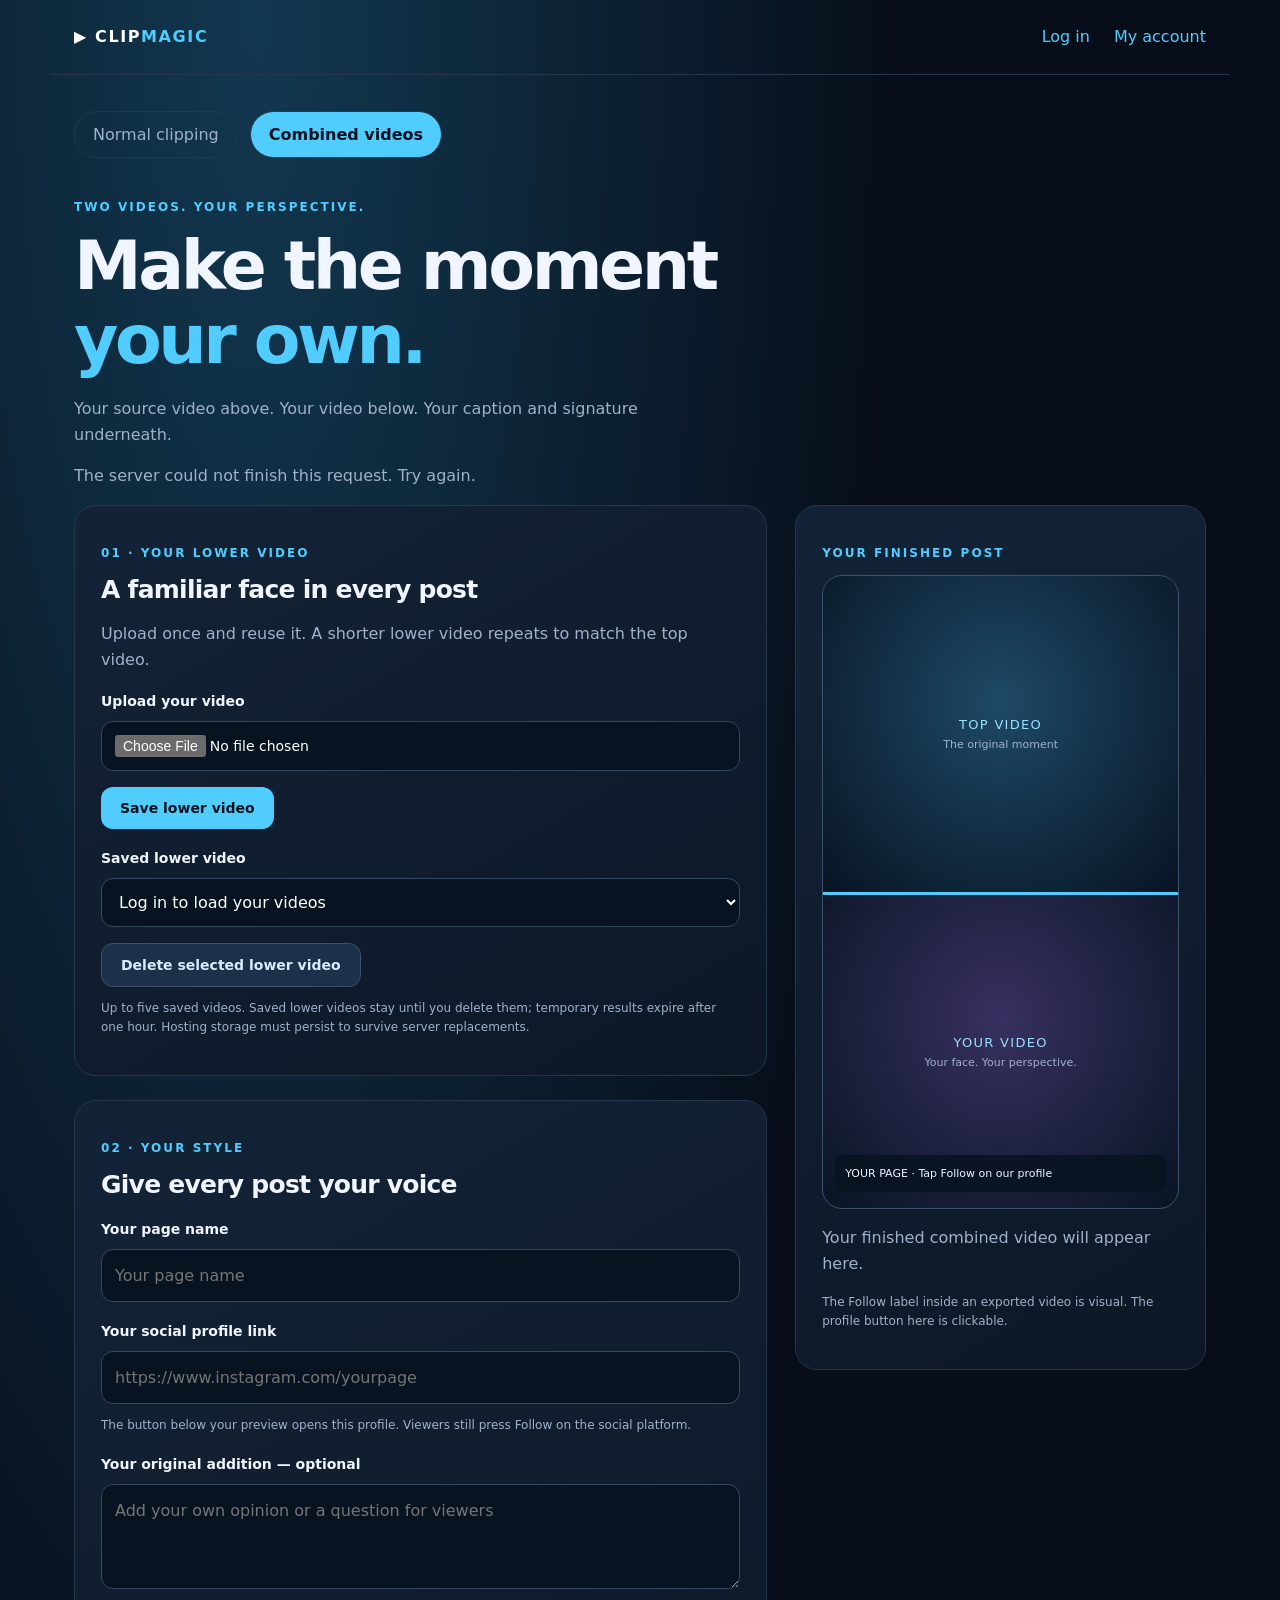
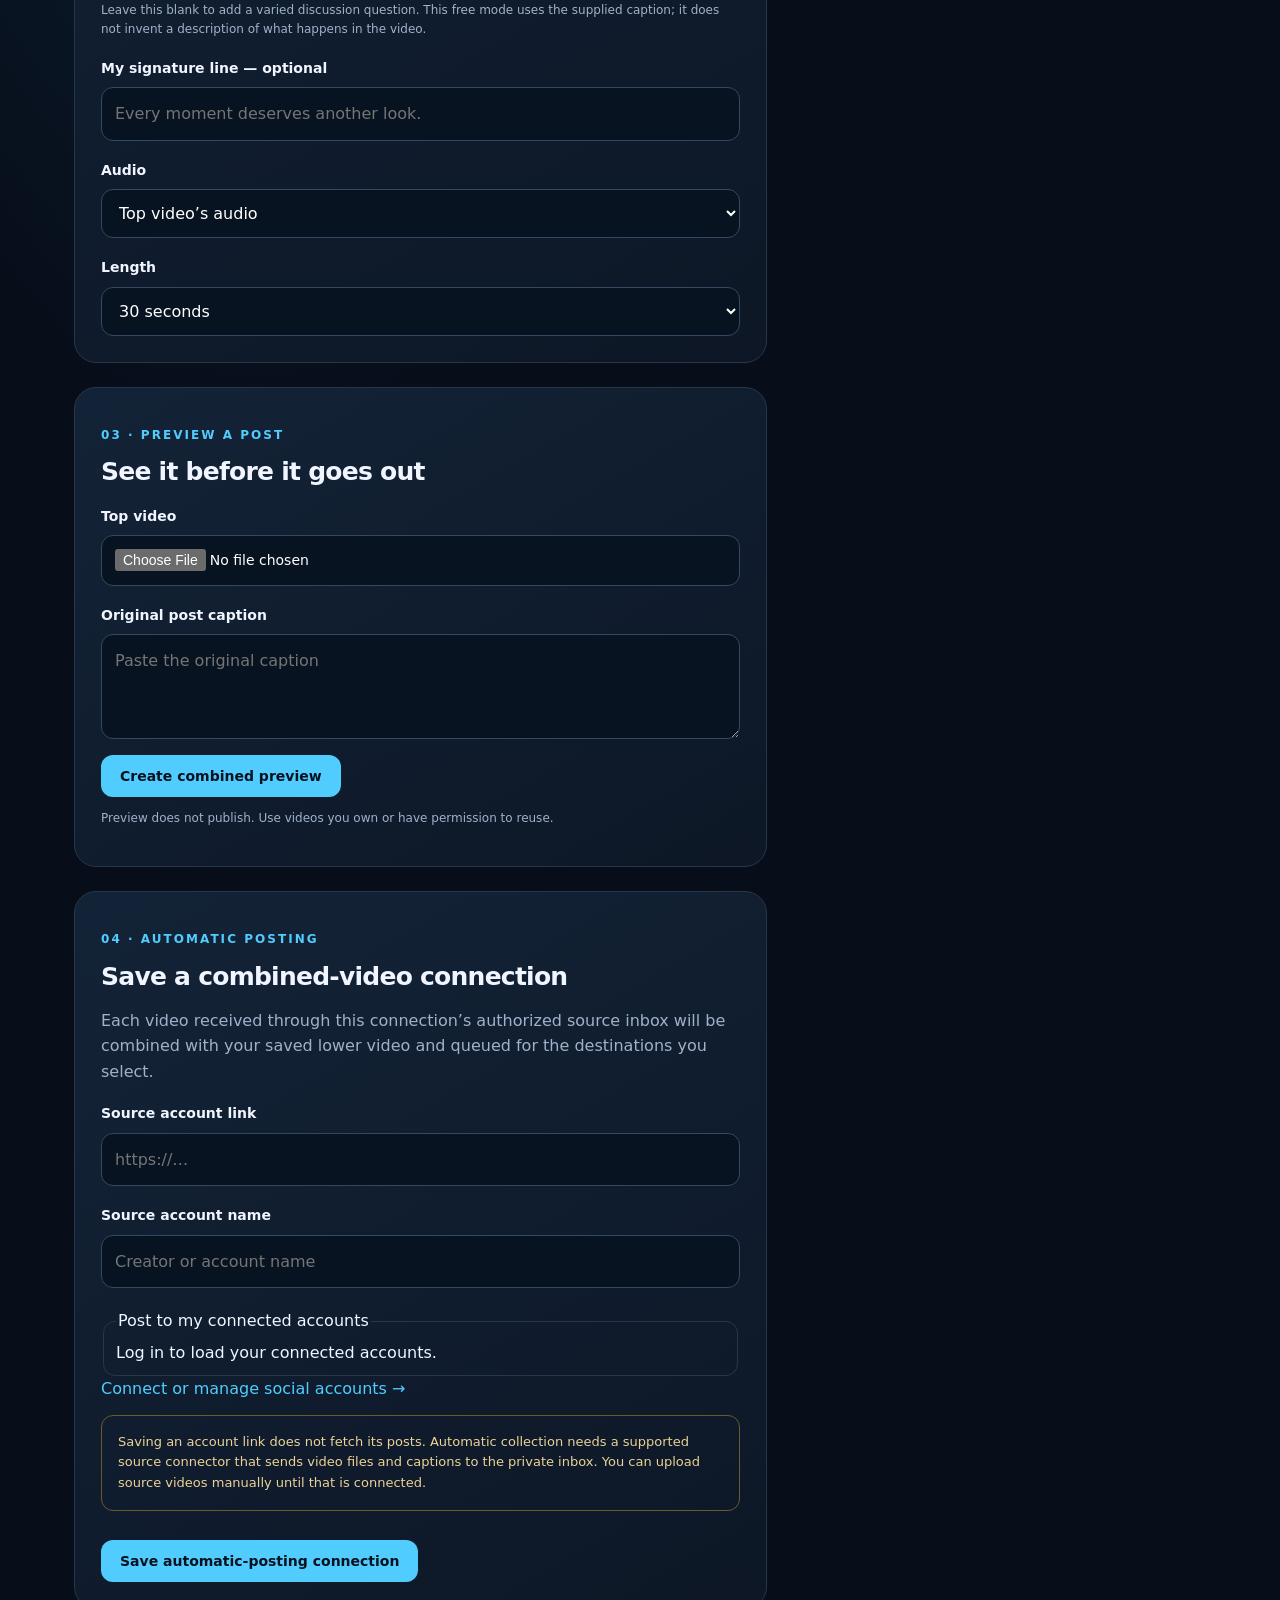
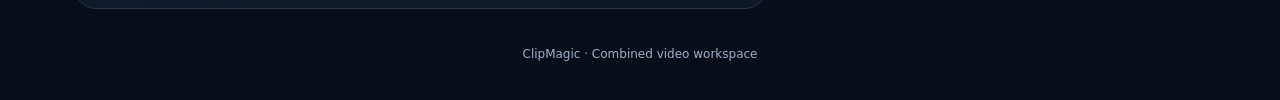
==== combined.html @ c4bdaeeb "Add combined-video workspace and reusable lower-video branding" ====
<!doctype html><html lang="en"><head><meta charset="utf-8"><meta name="viewport" content="width=device-width,initial-scale=1"><title>Combined videos · ClipMagic</title><link rel="stylesheet" href="/combined.css?v=1"></head><body>
<header><a class="brand" href="/">▶ CLIP<span>MAGIC</span></a><a href="/login">Log in</a><a href="/my-account">My account</a></header>
<main><nav aria-label="ClipMagic modes"><a href="/">Normal clipping</a><a class="selected" href="/combined.html" aria-current="page">Combined videos</a></nav>
<div class="intro"><p class="eyebrow">TWO VIDEOS. YOUR PERSPECTIVE.</p><h1>Make the moment<br><span>your own.</span></h1><p>Your source video above. Your video below. Your caption and signature underneath.</p></div>
<p id="accountNotice" role="status">Checking your workspace…</p><div class="layout"><div>
<section><p class="eyebrow">01 · YOUR LOWER VIDEO</p><h2>A familiar face in every post</h2><p>Upload once and reuse it. A shorter lower video repeats to match the top video.</p><form id="assetForm"><label for="bottomUpload">Upload your video</label><input id="bottomUpload" type="file" accept="video/*" required><button id="uploadBottom">Save lower video</button></form><label for="asset">Saved lower video</label><select id="asset"><option value="">Log in to load your videos</option></select><button class="secondary" id="deleteAsset" type="button">Delete selected lower video</button><p class="small">Up to five saved videos. Saved lower videos stay until you delete them; temporary results expire after one hour. Hosting storage must persist to survive server replacements.</p></section>
<section><p class="eyebrow">02 · YOUR STYLE</p><h2>Give every post your voice</h2><label for="pageName">Your page name</label><input id="pageName" maxlength="32" placeholder="Your page name" required><label for="profile">Your social profile link</label><input id="profile" type="url" placeholder="https://www.instagram.com/yourpage"><p class="small">The button below your preview opens this profile. Viewers still press Follow on the social platform.</p><label for="addition">Your original addition — optional</label><textarea id="addition" maxlength="400" placeholder="Add your own opinion or a question for viewers"></textarea><p class="small">Leave this blank to add a varied discussion question. This free mode uses the supplied caption; it does not invent a description of what happens in the video.</p><label for="signature">My signature line — optional</label><input id="signature" maxlength="180" placeholder="Every moment deserves another look."><label for="audio">Audio</label><select id="audio"><option value="source">Top video’s audio</option><option value="bottom">My lower video’s audio</option><option value="mute">Mute both videos</option></select><label for="seconds">Length</label><select id="seconds"><option value="15">15 seconds</option><option value="30" selected>30 seconds</option><option value="60">60 seconds</option><option value="90">90 seconds</option></select></section>
<section><p class="eyebrow">03 · PREVIEW A POST</p><h2>See it before it goes out</h2><form id="previewForm"><label for="sourceVideo">Top video</label><input id="sourceVideo" type="file" accept="video/*" required><label for="sourceCaption">Original post caption</label><textarea id="sourceCaption" maxlength="1200" placeholder="Paste the original caption"></textarea><button id="makePreview">Create combined preview</button></form><p class="small">Preview does not publish. Use videos you own or have permission to reuse.</p></section>
<section><p class="eyebrow">04 · AUTOMATIC POSTING</p><h2>Save a combined-video connection</h2><p>Each video received through this connection’s authorized source inbox will be combined with your saved lower video and queued for the destinations you select.</p><label for="sourceAccount">Source account link</label><input id="sourceAccount" type="url" placeholder="https://…"><label for="sourceName">Source account name</label><input id="sourceName" maxlength="70" placeholder="Creator or account name"><fieldset><legend>Post to my connected accounts</legend><div id="destinations">Loading connected accounts…</div></fieldset><a href="/">Connect or manage social accounts →</a><p class="notice">Saving an account link does not fetch its posts. Automatic collection needs a supported source connector that sends video files and captions to the private inbox. You can upload source videos manually until that is connected.</p><button id="saveConnection" type="button">Save automatic-posting connection</button><div id="connections"></div></section>
</div><aside><section class="sticky"><p class="eyebrow">YOUR FINISHED POST</p><div id="placeholder" class="phone"><div>TOP VIDEO<small>The original moment</small></div><div>YOUR VIDEO<small>Your face. Your perspective.</small></div><span class="overlay">YOUR PAGE · Tap Follow on our profile</span></div><video id="resultVideo" controls playsinline hidden></video><p id="jobStatus" role="status">Your finished combined video will appear here.</p><progress id="progress" max="100" value="0" hidden></progress><div id="resultCaption" class="caption" hidden></div><a id="profileButton" class="button secondary" target="_blank" rel="noopener noreferrer" hidden>Open my profile to follow ↗</a><a id="download" class="button" hidden>Download video</a><button id="copyCaption" class="secondary" hidden>Copy caption</button><button id="deleteResult" class="secondary" hidden>Delete finished preview</button><p class="small">The Follow label inside an exported video is visual. The profile button here is clickable.</p></section></aside></div><p class="footer">ClipMagic · Combined video workspace</p></main><div id="toast" role="status" hidden></div><script src="/combined.js?v=1"></script></body></html>
---- combined.css ----
:root{color-scheme:dark;--bg:#070d19;--panel:#101c2d;--line:#26374b;--text:#f0f5ff;--muted:#a0b1ca;--cyan:#50ccff}*{box-sizing:border-box}body{margin:0;background:radial-gradient(ellipse at 20% 0,#123850,transparent 45%),var(--bg);font:16px/1.6 system-ui,sans-serif;color:var(--text)}header,main{max-width:1180px;margin:auto;padding:24px}header{display:flex;gap:24px;align-items:center;border-bottom:1px solid var(--line)}header .brand{margin-right:auto;font-weight:900;letter-spacing:.1em;color:white}.brand span{color:var(--cyan)}a{color:var(--cyan);text-decoration:none}nav{display:flex;gap:12px;margin:12px 0 40px}nav a{padding:10px 18px;border:1px solid var(--line);border-radius:24px;color:var(--muted)}nav a.selected{color:#06121f;background:var(--cyan);font-weight:800}.intro h1{font-size:clamp(38px,6vw,68px);line-height:1.08;letter-spacing:-.05em;margin:12px 0 20px}.intro h1 span{color:var(--cyan)}.intro p{max-width:650px;color:var(--muted)}.eyebrow{color:var(--cyan)!important;font-size:12px;font-weight:850;letter-spacing:.17em}h2{font-size:25px;line-height:1.2;letter-spacing:-.03em;margin:10px 0}p{color:var(--muted)}.layout{display:grid;grid-template-columns:minmax(0,1.35fr) minmax(300px,.8fr);gap:28px;align-items:start}section{background:linear-gradient(150deg,#132337,#0d1726);padding:26px;border:1px solid var(--line);border-radius:22px;margin-bottom:24px}label{display:block;font-size:14px;font-weight:700;margin:18px 0 8px}input,textarea,select{display:block;width:100%;border:1px solid #354861;background:#081321;color:white;border-radius:12px;padding:13px;font:inherit;min-width:0}textarea{min-height:105px;resize:vertical}input[type=file]{font-size:14px}button,.button{display:inline-block;padding:13px 19px;background:var(--cyan);color:#06121f;font:800 14px system-ui;border:0;border-radius:12px;cursor:pointer;margin:16px 0 0;text-align:center}button:disabled{opacity:.45;cursor:wait}.secondary{background:#1c3049;color:#d7ecff;border:1px solid #3b536d}.small{font-size:12px;line-height:1.6}.notice{padding:16px;border:1px solid #6c592c;border-radius:12px;color:#ecd297;font-size:13px}fieldset{border:1px solid var(--line);border-radius:12px;margin-top:20px}fieldset label{display:flex;gap:10px;align-items:center}input[type=checkbox]{width:20px;height:20px}.phone{position:relative;aspect-ratio:9/16;background:#081423;border:1px solid #3b536d;border-radius:20px;overflow:hidden;display:grid;grid-template-rows:1fr 1fr}.phone>div{display:flex;justify-content:center;align-items:center;flex-direction:column;color:#9adfff;font-size:13px;letter-spacing:.1em;background:radial-gradient(ellipse at 50% 40%,#1e4966,transparent)}.phone>div+div{border-top:3px solid #50ccff;background:radial-gradient(ellipse at 50% 40%,#373060,transparent)}small{font-size:11px;color:var(--muted);letter-spacing:0}.overlay{position:absolute;bottom:16px;left:12px;right:12px;background:#081321de;border-radius:8px;padding:10px;font-size:11px}.sticky{position:sticky;top:20px}aside video{width:100%;aspect-ratio:9/16;background:#000;border-radius:16px}.caption{white-space:pre-wrap;padding:16px;border:1px solid var(--line);border-radius:12px;margin:16px 0}aside .button,aside button{width:100%}progress{width:100%;accent-color:var(--cyan)}#toast{position:fixed;bottom:20px;left:50%;transform:translateX(-50%);padding:16px 24px;background:#e1f6ff;color:#082337;border-radius:14px;box-shadow:0 8px 30px #0008;max-width:90%;z-index:20}.connection{border-top:1px solid var(--line);padding:18px 0;overflow-wrap:anywhere}.connection p{font-size:13px}.connection button{margin-right:8px}.footer{text-align:center;font-size:12px}[hidden]{display:none!important}a:focus-visible,button:focus-visible,input:focus-visible,textarea:focus-visible,select:focus-visible{outline:3px solid #a4e4ff;outline-offset:3px}@media(max-width:760px){header,main{padding:18px}header{gap:14px;font-size:13px}.layout{grid-template-columns:1fr}aside{grid-row:1}.sticky{position:static}.phone{max-height:440px;aspect-ratio:9/16;margin:auto}section{padding:20px}nav{margin-bottom:24px}}
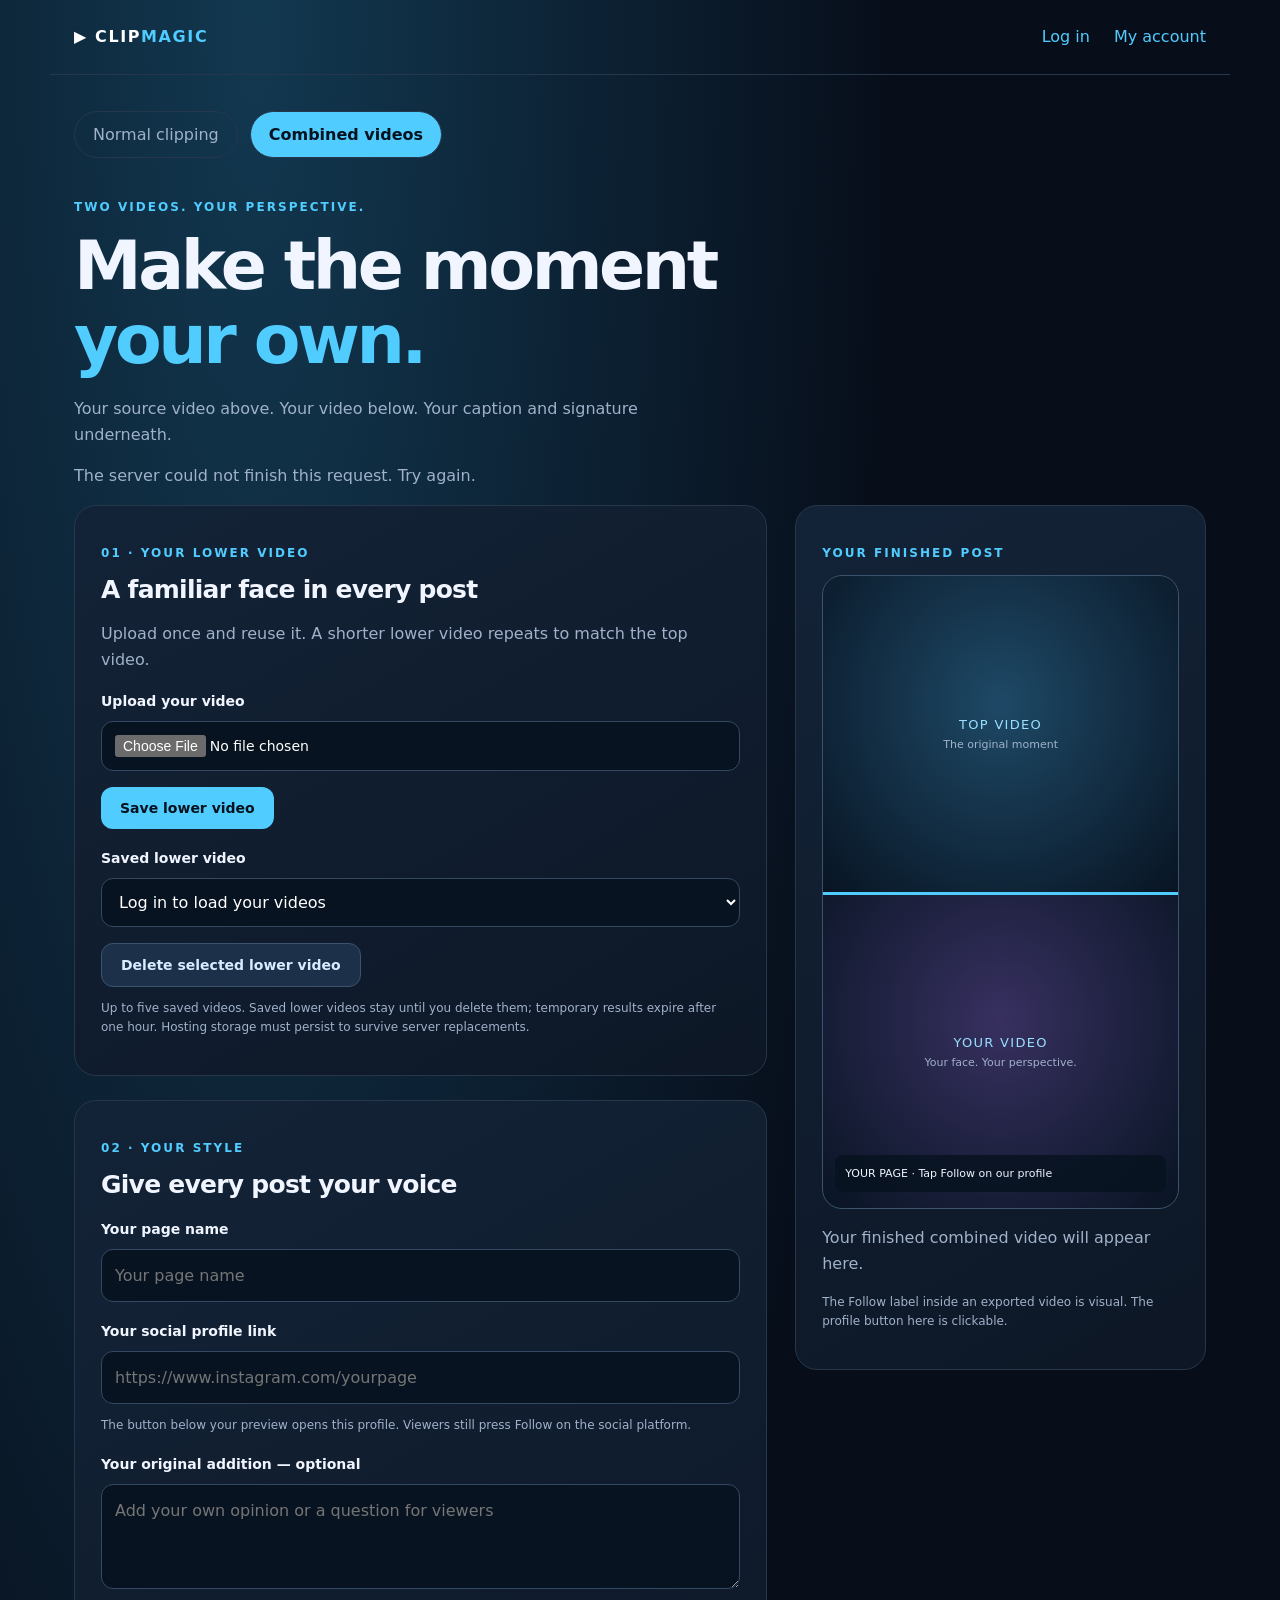
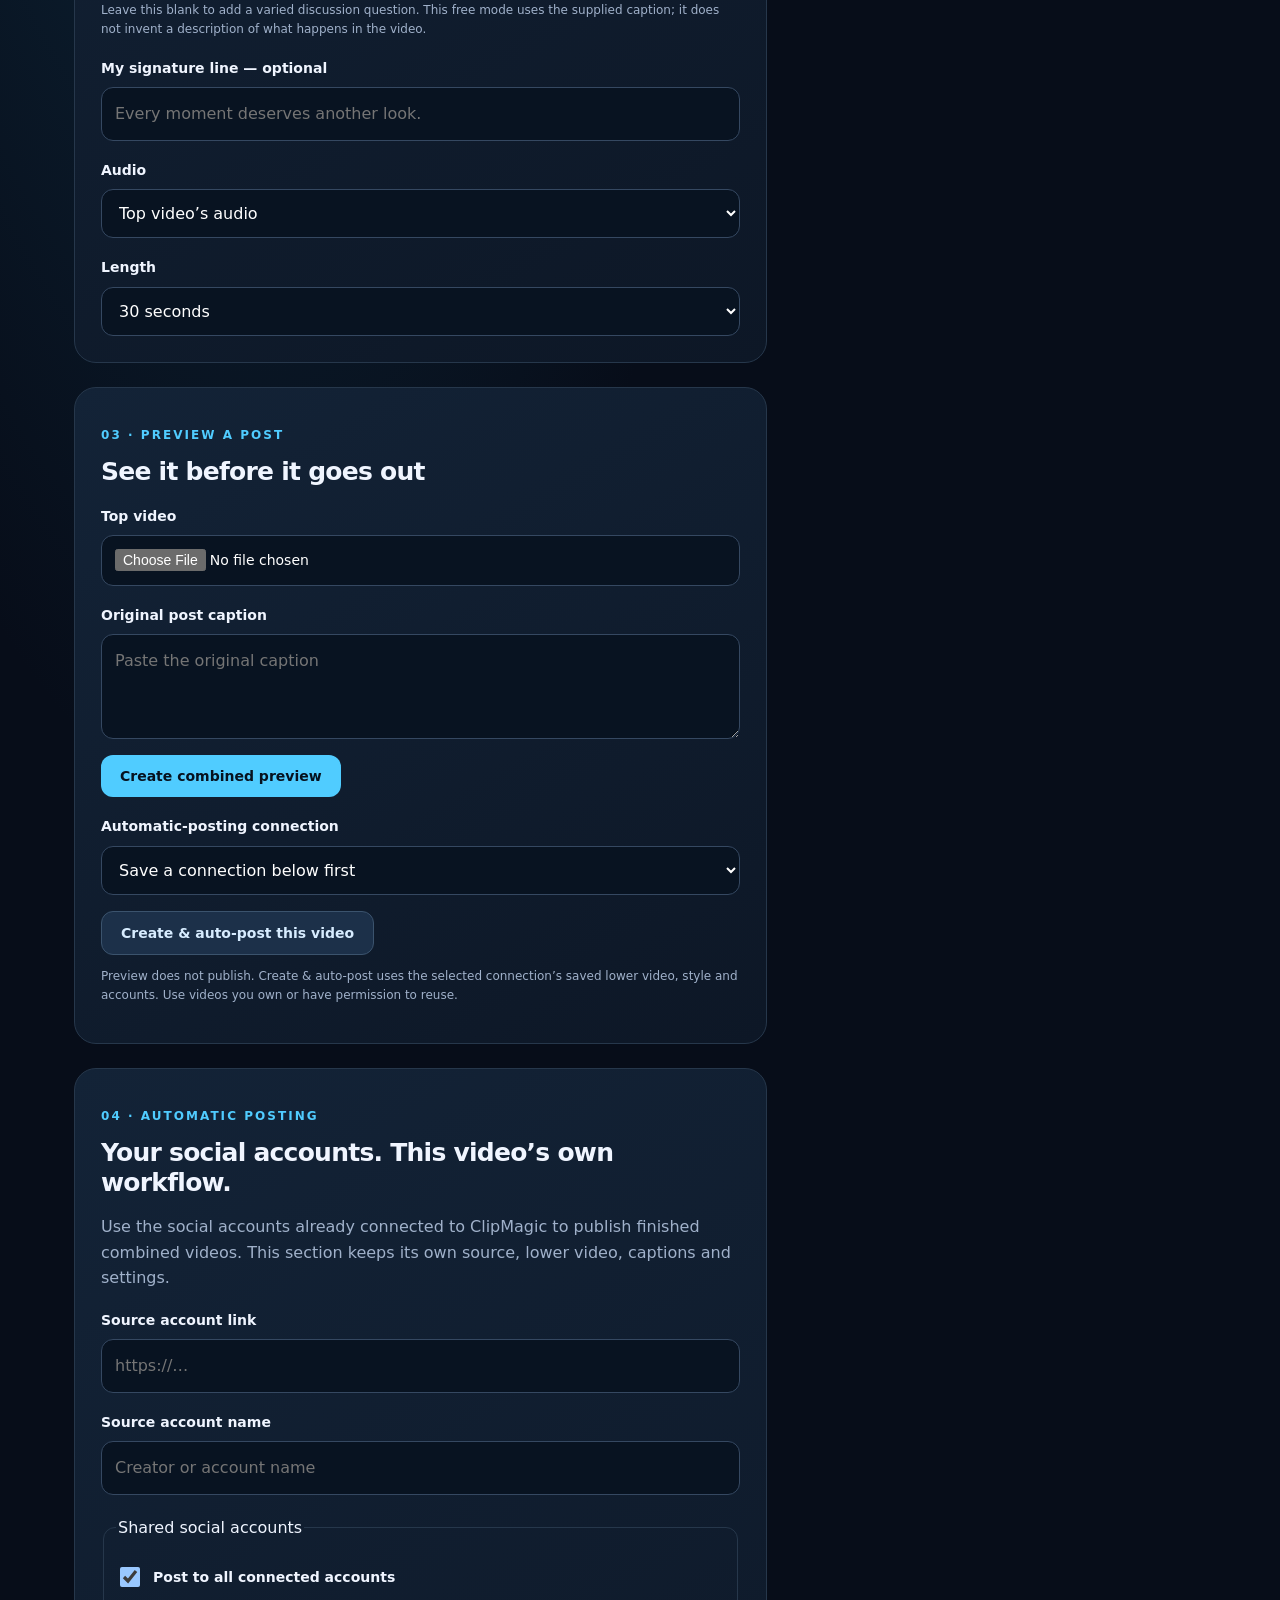
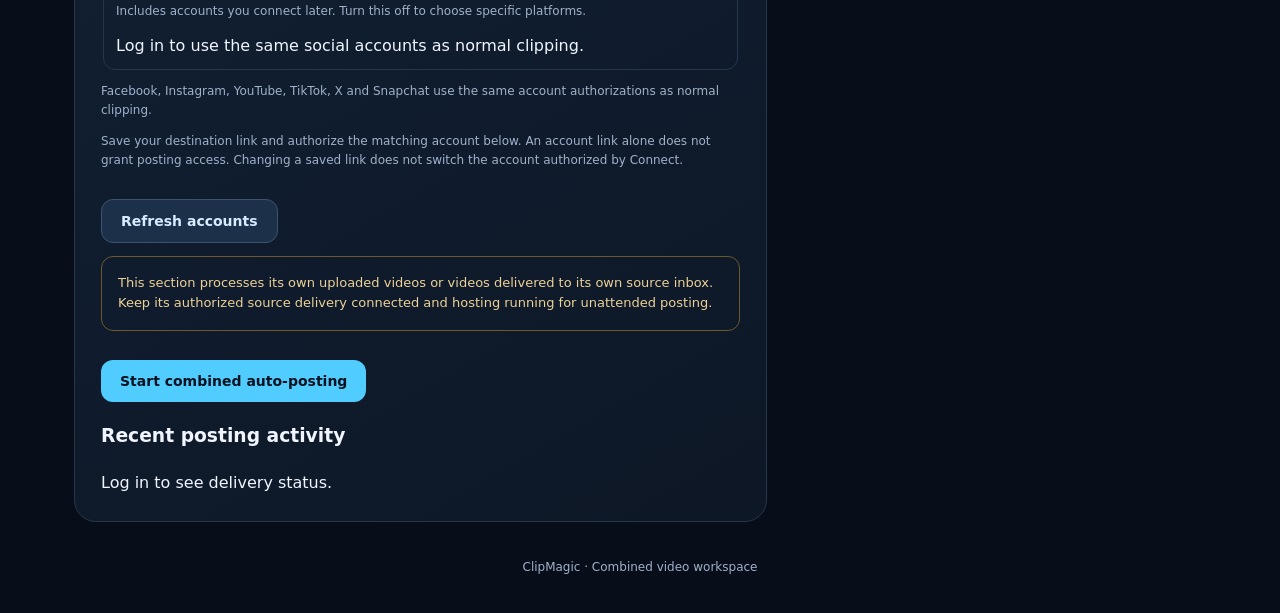
==== commit 5aacd351: "Reuse social APIs in independent combined-video workspace Add existing social API authorizations and" ====
--- a/combined.html
+++ b/combined.html
@@ -1,10 +1,17 @@
-<!doctype html><html lang="en"><head><meta charset="utf-8"><meta name="viewport" content="width=device-width,initial-scale=1"><title>Combined videos · ClipMagic</title><link rel="stylesheet" href="/combined.css?v=1"></head><body>
-<header><a class="brand" href="/">▶ CLIP<span>MAGIC</span></a><a href="/login">Log in</a><a href="/my-account">My account</a></header>
+<!doctype html><html lang="en"><head><meta charset="utf-8"><meta name="viewport" content="width=device-width,initial-scale=1"><title>Combined videos · ClipMagic</title><link rel="stylesheet" href="/combined.css?v=3"></head><body>
+<header><a class="brand" href="/">▶ CLIP<span>MAGIC</span></a><a href="/login?next=/combined.html">Log in</a><a href="/my-account">My account</a></header>
 <main><nav aria-label="ClipMagic modes"><a href="/">Normal clipping</a><a class="selected" href="/combined.html" aria-current="page">Combined videos</a></nav>
 <div class="intro"><p class="eyebrow">TWO VIDEOS. YOUR PERSPECTIVE.</p><h1>Make the moment<br><span>your own.</span></h1><p>Your source video above. Your video below. Your caption and signature underneath.</p></div>
 <p id="accountNotice" role="status">Checking your workspace…</p><div class="layout"><div>
 <section><p class="eyebrow">01 · YOUR LOWER VIDEO</p><h2>A familiar face in every post</h2><p>Upload once and reuse it. A shorter lower video repeats to match the top video.</p><form id="assetForm"><label for="bottomUpload">Upload your video</label><input id="bottomUpload" type="file" accept="video/*" required><button id="uploadBottom">Save lower video</button></form><label for="asset">Saved lower video</label><select id="asset"><option value="">Log in to load your videos</option></select><button class="secondary" id="deleteAsset" type="button">Delete selected lower video</button><p class="small">Up to five saved videos. Saved lower videos stay until you delete them; temporary results expire after one hour. Hosting storage must persist to survive server replacements.</p></section>
 <section><p class="eyebrow">02 · YOUR STYLE</p><h2>Give every post your voice</h2><label for="pageName">Your page name</label><input id="pageName" maxlength="32" placeholder="Your page name" required><label for="profile">Your social profile link</label><input id="profile" type="url" placeholder="https://www.instagram.com/yourpage"><p class="small">The button below your preview opens this profile. Viewers still press Follow on the social platform.</p><label for="addition">Your original addition — optional</label><textarea id="addition" maxlength="400" placeholder="Add your own opinion or a question for viewers"></textarea><p class="small">Leave this blank to add a varied discussion question. This free mode uses the supplied caption; it does not invent a description of what happens in the video.</p><label for="signature">My signature line — optional</label><input id="signature" maxlength="180" placeholder="Every moment deserves another look."><label for="audio">Audio</label><select id="audio"><option value="source">Top video’s audio</option><option value="bottom">My lower video’s audio</option><option value="mute">Mute both videos</option></select><label for="seconds">Length</label><select id="seconds"><option value="15">15 seconds</option><option value="30" selected>30 seconds</option><option value="60">60 seconds</option><option value="90">90 seconds</option></select></section>
-<section><p class="eyebrow">03 · PREVIEW A POST</p><h2>See it before it goes out</h2><form id="previewForm"><label for="sourceVideo">Top video</label><input id="sourceVideo" type="file" accept="video/*" required><label for="sourceCaption">Original post caption</label><textarea id="sourceCaption" maxlength="1200" placeholder="Paste the original caption"></textarea><button id="makePreview">Create combined preview</button></form><p class="small">Preview does not publish. Use videos you own or have permission to reuse.</p></section>
-<section><p class="eyebrow">04 · AUTOMATIC POSTING</p><h2>Save a combined-video connection</h2><p>Each video received through this connection’s authorized source inbox will be combined with your saved lower video and queued for the destinations you select.</p><label for="sourceAccount">Source account link</label><input id="sourceAccount" type="url" placeholder="https://…"><label for="sourceName">Source account name</label><input id="sourceName" maxlength="70" placeholder="Creator or account name"><fieldset><legend>Post to my connected accounts</legend><div id="destinations">Loading connected accounts…</div></fieldset><a href="/">Connect or manage social accounts →</a><p class="notice">Saving an account link does not fetch its posts. Automatic collection needs a supported source connector that sends video files and captions to the private inbox. You can upload source videos manually until that is connected.</p><button id="saveConnection" type="button">Save automatic-posting connection</button><div id="connections"></div></section>
-</div><aside><section class="sticky"><p class="eyebrow">YOUR FINISHED POST</p><div id="placeholder" class="phone"><div>TOP VIDEO<small>The original moment</small></div><div>YOUR VIDEO<small>Your face. Your perspective.</small></div><span class="overlay">YOUR PAGE · Tap Follow on our profile</span></div><video id="resultVideo" controls playsinline hidden></video><p id="jobStatus" role="status">Your finished combined video will appear here.</p><progress id="progress" max="100" value="0" hidden></progress><div id="resultCaption" class="caption" hidden></div><a id="profileButton" class="button secondary" target="_blank" rel="noopener noreferrer" hidden>Open my profile to follow ↗</a><a id="download" class="button" hidden>Download video</a><button id="copyCaption" class="secondary" hidden>Copy caption</button><button id="deleteResult" class="secondary" hidden>Delete finished preview</button><p class="small">The Follow label inside an exported video is visual. The profile button here is clickable.</p></section></aside></div><p class="footer">ClipMagic · Combined video workspace</p></main><div id="toast" role="status" hidden></div><script src="/combined.js?v=1"></script></body></html>
+<section><p class="eyebrow">03 · PREVIEW A POST</p><h2>See it before it goes out</h2><form id="previewForm"><label for="sourceVideo">Top video</label><input id="sourceVideo" type="file" accept="video/*" required><label for="sourceCaption">Original post caption</label><textarea id="sourceCaption" maxlength="1200" placeholder="Paste the original caption"></textarea><button id="makePreview">Create combined preview</button><label for="postingConnection">Automatic-posting connection</label><select id="postingConnection"><option value="">Save a connection below first</option></select><button id="uploadAndPost" class="secondary" type="button">Create &amp; auto-post this video</button></form><p class="small">Preview does not publish. Create &amp; auto-post uses the selected connection’s saved lower video, style and accounts. Use videos you own or have permission to reuse.</p></section>
+<section id="automaticPosting"><p class="eyebrow">04 · AUTOMATIC POSTING</p><h2>Your social accounts. This video’s own workflow.</h2>
+<p>Use the social accounts already connected to ClipMagic to publish finished combined videos. This section keeps its own source, lower video, captions and settings.</p>
+<div><label for="sourceAccount">Source account link</label><input id="sourceAccount" type="url" placeholder="https://…"><label for="sourceName">Source account name</label><input id="sourceName" maxlength="70" placeholder="Creator or account name"></div>
+<fieldset><legend>Shared social accounts</legend><label><input id="allAccounts" type="checkbox" checked>Post to all connected accounts</label><p class="small">Includes accounts you connect later. Turn this off to choose specific platforms.</p><div id="destinations">Log in to load your connected accounts.</div></fieldset>
+<p class="small">Facebook, Instagram, YouTube, TikTok, X and Snapchat use the same account authorizations as normal clipping.</p><p class="small">Save your destination link and authorize the matching account below. An account link alone does not grant posting access. Changing a saved link does not switch the account authorized by Connect.</p><button id="refreshAccounts" class="secondary" type="button">Refresh accounts</button>
+<p class="notice">This section processes its own uploaded videos or videos delivered to its own source inbox. Keep its authorized source delivery connected and hosting running for unattended posting.</p>
+<button id="saveConnection" type="button">Start combined auto-posting</button><p id="automationStatus" role="status"></p><div id="connections"></div>
+<h3>Recent posting activity</h3><div id="postingActivity" aria-live="polite">Log in to see delivery status.</div></section>
+</div><aside><section class="sticky"><p class="eyebrow">YOUR FINISHED POST</p><div id="placeholder" class="phone"><div>TOP VIDEO<small>The original moment</small></div><div>YOUR VIDEO<small>Your face. Your perspective.</small></div><span class="overlay">YOUR PAGE · Tap Follow on our profile</span></div><video id="resultVideo" controls playsinline hidden></video><p id="jobStatus" role="status">Your finished combined video will appear here.</p><progress id="progress" max="100" value="0" hidden></progress><div id="resultCaption" class="caption" hidden></div><a id="profileButton" class="button secondary" target="_blank" rel="noopener noreferrer" hidden>Open my profile to follow ↗</a><a id="download" class="button" hidden>Download video</a><button id="copyCaption" class="secondary" hidden>Copy caption</button><button id="deleteResult" class="secondary" hidden>Delete finished preview</button><p class="small">The Follow label inside an exported video is visual. The profile button here is clickable.</p></section></aside></div><p class="footer">ClipMagic · Combined video workspace</p></main><div id="toast" role="status" hidden></div><script src="/job-client.js?v=2"></script><script src="/combined.js?v=3"></script></body></html>
--- a/combined.css
+++ b/combined.css
@@ -1 +1,2 @@
 :root{color-scheme:dark;--bg:#070d19;--panel:#101c2d;--line:#26374b;--text:#f0f5ff;--muted:#a0b1ca;--cyan:#50ccff}*{box-sizing:border-box}body{margin:0;background:radial-gradient(ellipse at 20% 0,#123850,transparent 45%),var(--bg);font:16px/1.6 system-ui,sans-serif;color:var(--text)}header,main{max-width:1180px;margin:auto;padding:24px}header{display:flex;gap:24px;align-items:center;border-bottom:1px solid var(--line)}header .brand{margin-right:auto;font-weight:900;letter-spacing:.1em;color:white}.brand span{color:var(--cyan)}a{color:var(--cyan);text-decoration:none}nav{display:flex;gap:12px;margin:12px 0 40px}nav a{padding:10px 18px;border:1px solid var(--line);border-radius:24px;color:var(--muted)}nav a.selected{color:#06121f;background:var(--cyan);font-weight:800}.intro h1{font-size:clamp(38px,6vw,68px);line-height:1.08;letter-spacing:-.05em;margin:12px 0 20px}.intro h1 span{color:var(--cyan)}.intro p{max-width:650px;color:var(--muted)}.eyebrow{color:var(--cyan)!important;font-size:12px;font-weight:850;letter-spacing:.17em}h2{font-size:25px;line-height:1.2;letter-spacing:-.03em;margin:10px 0}p{color:var(--muted)}.layout{display:grid;grid-template-columns:minmax(0,1.35fr) minmax(300px,.8fr);gap:28px;align-items:start}section{background:linear-gradient(150deg,#132337,#0d1726);padding:26px;border:1px solid var(--line);border-radius:22px;margin-bottom:24px}label{display:block;font-size:14px;font-weight:700;margin:18px 0 8px}input,textarea,select{display:block;width:100%;border:1px solid #354861;background:#081321;color:white;border-radius:12px;padding:13px;font:inherit;min-width:0}textarea{min-height:105px;resize:vertical}input[type=file]{font-size:14px}button,.button{display:inline-block;padding:13px 19px;background:var(--cyan);color:#06121f;font:800 14px system-ui;border:0;border-radius:12px;cursor:pointer;margin:16px 0 0;text-align:center}button:disabled{opacity:.45;cursor:wait}.secondary{background:#1c3049;color:#d7ecff;border:1px solid #3b536d}.small{font-size:12px;line-height:1.6}.notice{padding:16px;border:1px solid #6c592c;border-radius:12px;color:#ecd297;font-size:13px}fieldset{border:1px solid var(--line);border-radius:12px;margin-top:20px}fieldset label{display:flex;gap:10px;align-items:center}input[type=checkbox]{width:20px;height:20px}.phone{position:relative;aspect-ratio:9/16;background:#081423;border:1px solid #3b536d;border-radius:20px;overflow:hidden;display:grid;grid-template-rows:1fr 1fr}.phone>div{display:flex;justify-content:center;align-items:center;flex-direction:column;color:#9adfff;font-size:13px;letter-spacing:.1em;background:radial-gradient(ellipse at 50% 40%,#1e4966,transparent)}.phone>div+div{border-top:3px solid #50ccff;background:radial-gradient(ellipse at 50% 40%,#373060,transparent)}small{font-size:11px;color:var(--muted);letter-spacing:0}.overlay{position:absolute;bottom:16px;left:12px;right:12px;background:#081321de;border-radius:8px;padding:10px;font-size:11px}.sticky{position:sticky;top:20px}aside video{width:100%;aspect-ratio:9/16;background:#000;border-radius:16px}.caption{white-space:pre-wrap;padding:16px;border:1px solid var(--line);border-radius:12px;margin:16px 0}aside .button,aside button{width:100%}progress{width:100%;accent-color:var(--cyan)}#toast{position:fixed;bottom:20px;left:50%;transform:translateX(-50%);padding:16px 24px;background:#e1f6ff;color:#082337;border-radius:14px;box-shadow:0 8px 30px #0008;max-width:90%;z-index:20}.connection{border-top:1px solid var(--line);padding:18px 0;overflow-wrap:anywhere}.connection p{font-size:13px}.connection button{margin-right:8px}.footer{text-align:center;font-size:12px}[hidden]{display:none!important}a:focus-visible,button:focus-visible,input:focus-visible,textarea:focus-visible,select:focus-visible{outline:3px solid #a4e4ff;outline-offset:3px}@media(max-width:760px){header,main{padding:18px}header{gap:14px;font-size:13px}.layout{grid-template-columns:1fr}aside{grid-row:1}.sticky{position:static}.phone{max-height:440px;aspect-ratio:9/16;margin:auto}section{padding:20px}nav{margin-bottom:24px}}
+:root .platform-row{padding:8px 0;border-top:1px solid var(--line)}.platform-row label{margin:0}.platform-row a{font-size:14px}.delivery{padding:12px 0;border-top:1px solid var(--line);display:flex;justify-content:space-between;gap:12px;flex-wrap:wrap}.delivery span{text-transform:capitalize;color:var(--cyan)}.delivery p{width:100%;font-size:12px;overflow-wrap:anywhere;margin:0}.connection select{margin-top:18px}#automationStatus{font-size:14px;overflow-wrap:anywhere}
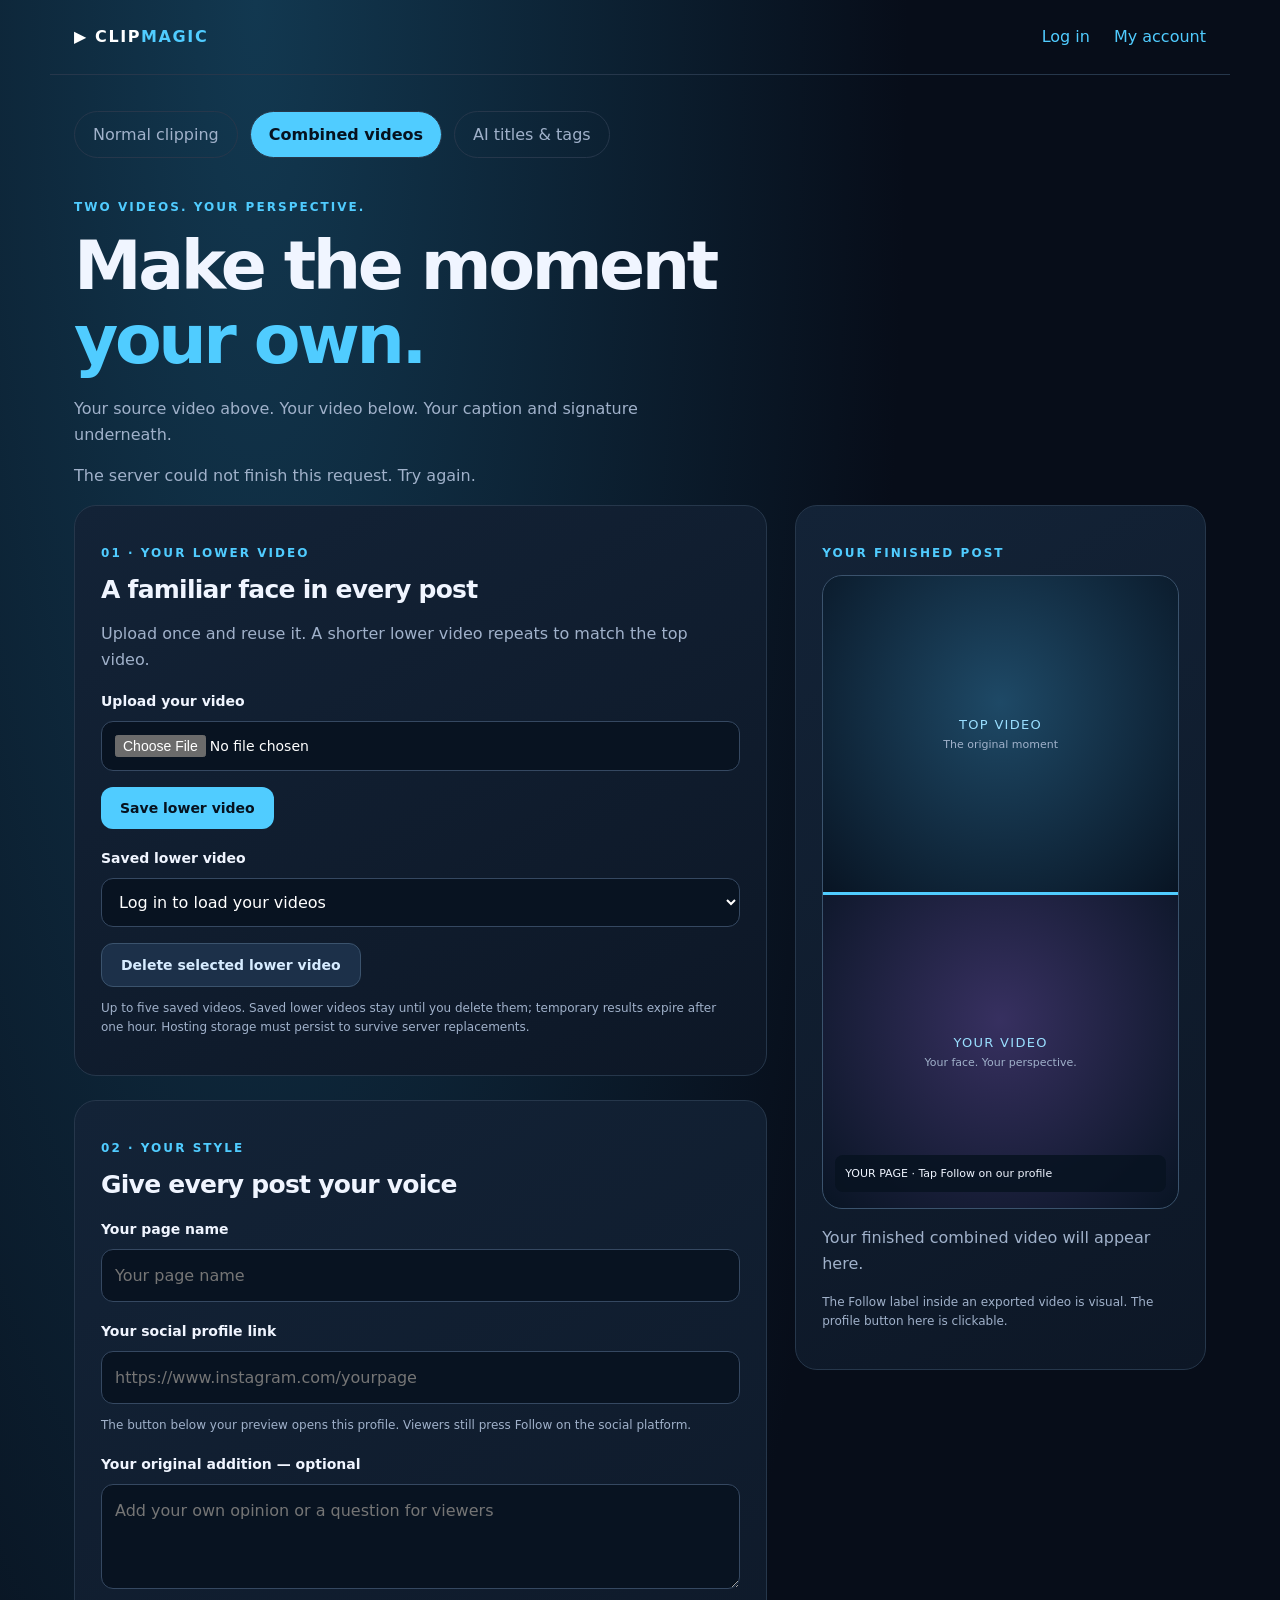
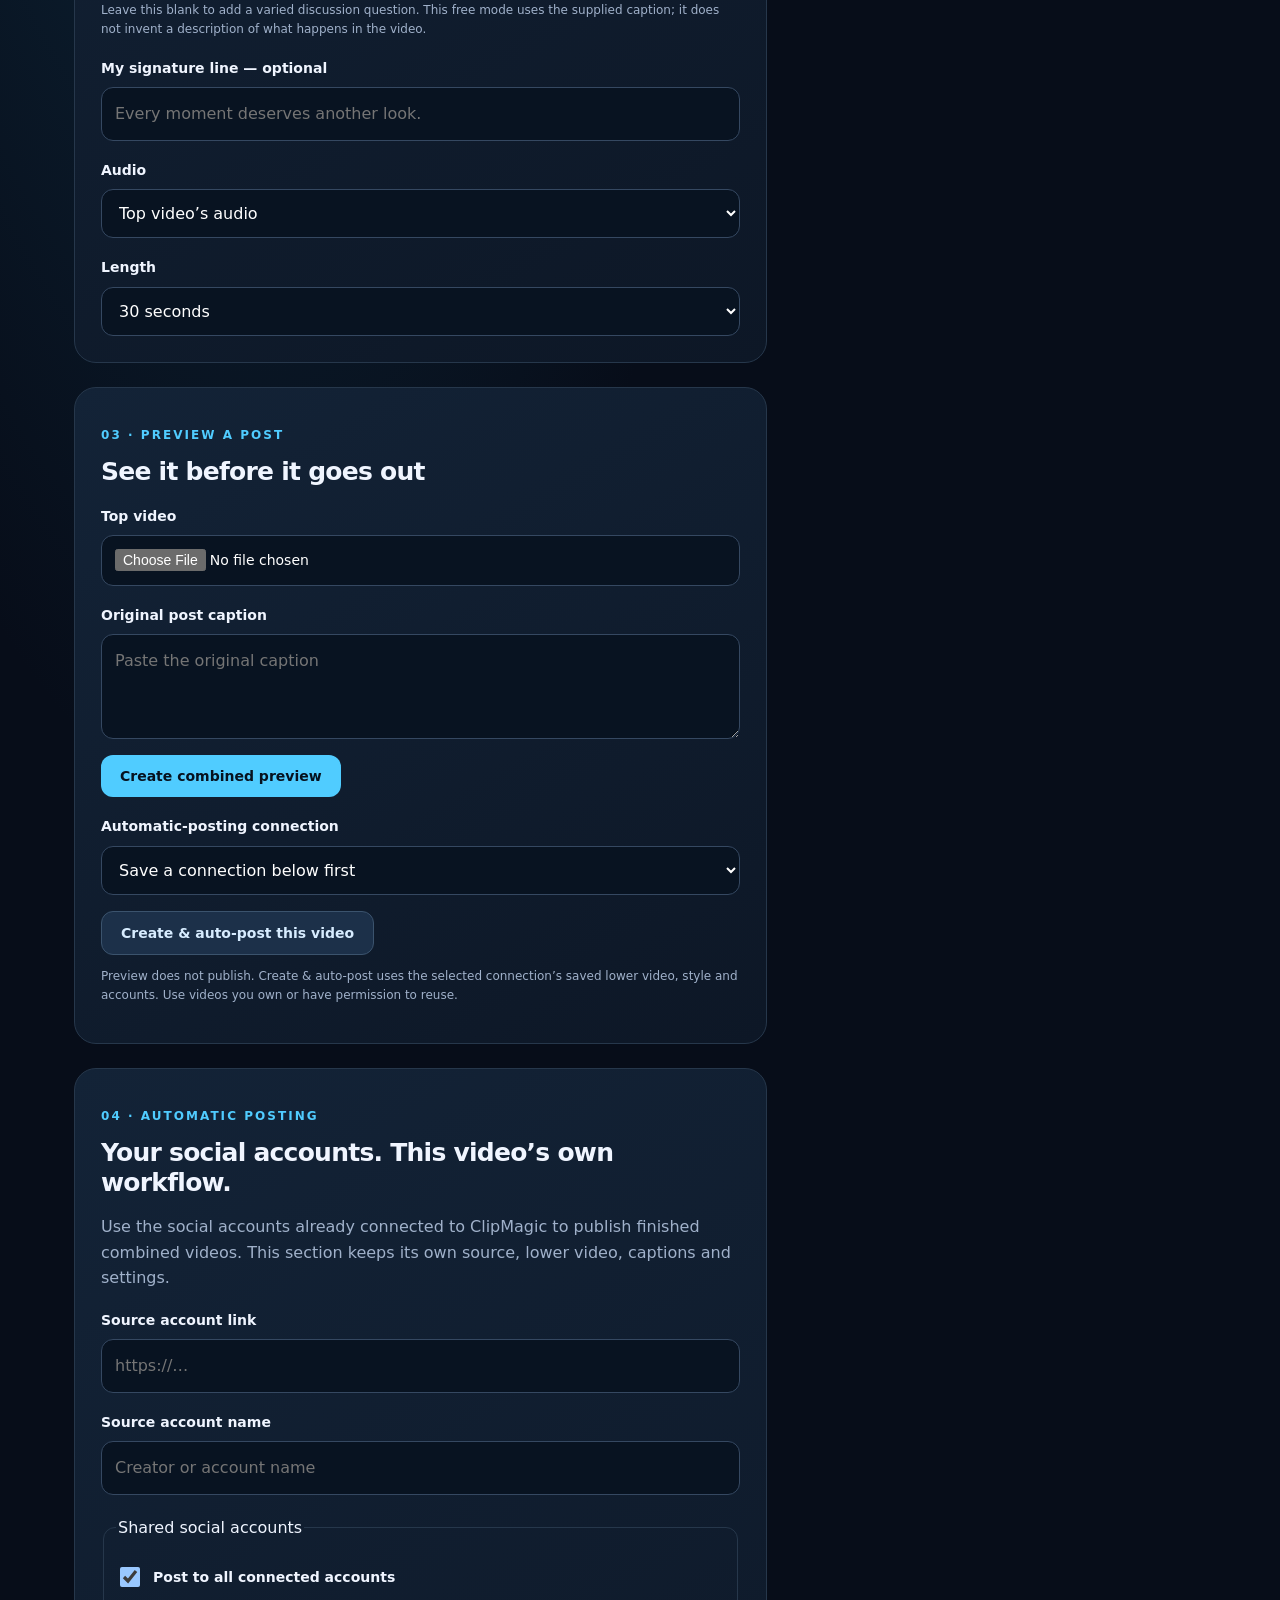
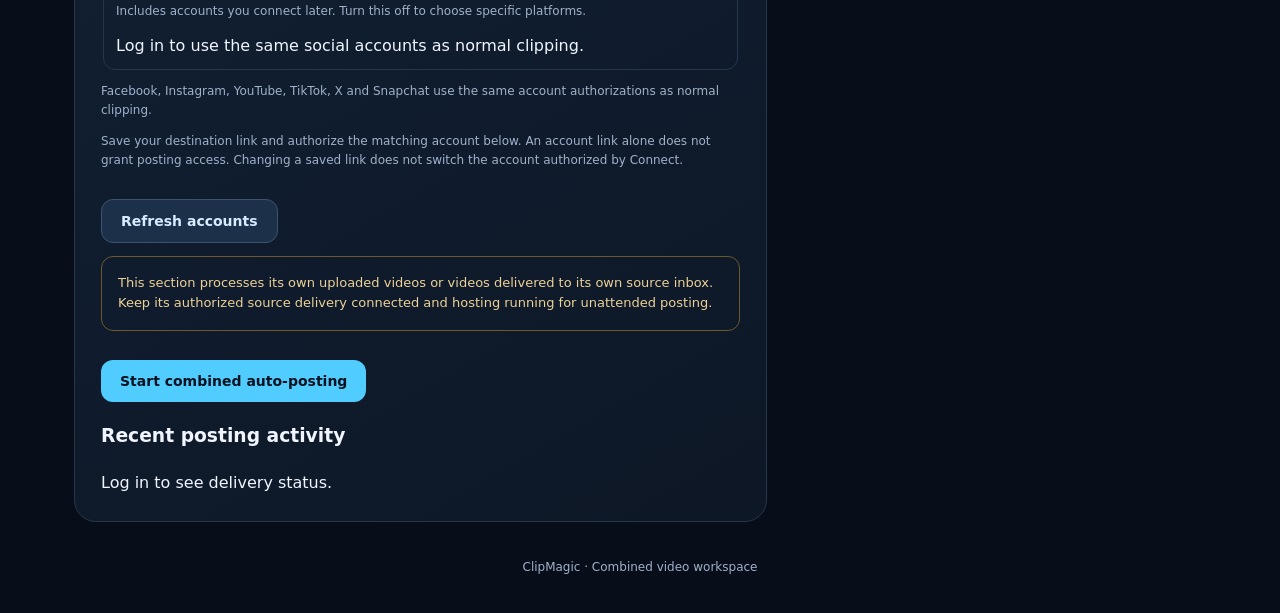
==== commit 8395709f: "Add local Qwen post titles and evidence-based hashtags Add local speech transcription and small Qwen" ====
--- a/combined.html
+++ b/combined.html
@@ -1,6 +1,6 @@
 <!doctype html><html lang="en"><head><meta charset="utf-8"><meta name="viewport" content="width=device-width,initial-scale=1"><title>Combined videos · ClipMagic</title><link rel="stylesheet" href="/combined.css?v=3"></head><body>
 <header><a class="brand" href="/">▶ CLIP<span>MAGIC</span></a><a href="/login?next=/combined.html">Log in</a><a href="/my-account">My account</a></header>
-<main><nav aria-label="ClipMagic modes"><a href="/">Normal clipping</a><a class="selected" href="/combined.html" aria-current="page">Combined videos</a></nav>
+<main><nav aria-label="ClipMagic modes"><a href="/">Normal clipping</a><a class="selected" href="/combined.html" aria-current="page">Combined videos</a><a class="account-link" href="/naming.html">AI titles &amp; tags</a></nav>
 <div class="intro"><p class="eyebrow">TWO VIDEOS. YOUR PERSPECTIVE.</p><h1>Make the moment<br><span>your own.</span></h1><p>Your source video above. Your video below. Your caption and signature underneath.</p></div>
 <p id="accountNotice" role="status">Checking your workspace…</p><div class="layout"><div>
 <section><p class="eyebrow">01 · YOUR LOWER VIDEO</p><h2>A familiar face in every post</h2><p>Upload once and reuse it. A shorter lower video repeats to match the top video.</p><form id="assetForm"><label for="bottomUpload">Upload your video</label><input id="bottomUpload" type="file" accept="video/*" required><button id="uploadBottom">Save lower video</button></form><label for="asset">Saved lower video</label><select id="asset"><option value="">Log in to load your videos</option></select><button class="secondary" id="deleteAsset" type="button">Delete selected lower video</button><p class="small">Up to five saved videos. Saved lower videos stay until you delete them; temporary results expire after one hour. Hosting storage must persist to survive server replacements.</p></section>
@@ -14,4 +14,4 @@
 <p class="notice">This section processes its own uploaded videos or videos delivered to its own source inbox. Keep its authorized source delivery connected and hosting running for unattended posting.</p>
 <button id="saveConnection" type="button">Start combined auto-posting</button><p id="automationStatus" role="status"></p><div id="connections"></div>
 <h3>Recent posting activity</h3><div id="postingActivity" aria-live="polite">Log in to see delivery status.</div></section>
-</div><aside><section class="sticky"><p class="eyebrow">YOUR FINISHED POST</p><div id="placeholder" class="phone"><div>TOP VIDEO<small>The original moment</small></div><div>YOUR VIDEO<small>Your face. Your perspective.</small></div><span class="overlay">YOUR PAGE · Tap Follow on our profile</span></div><video id="resultVideo" controls playsinline hidden></video><p id="jobStatus" role="status">Your finished combined video will appear here.</p><progress id="progress" max="100" value="0" hidden></progress><div id="resultCaption" class="caption" hidden></div><a id="profileButton" class="button secondary" target="_blank" rel="noopener noreferrer" hidden>Open my profile to follow ↗</a><a id="download" class="button" hidden>Download video</a><button id="copyCaption" class="secondary" hidden>Copy caption</button><button id="deleteResult" class="secondary" hidden>Delete finished preview</button><p class="small">The Follow label inside an exported video is visual. The profile button here is clickable.</p></section></aside></div><p class="footer">ClipMagic · Combined video workspace</p></main><div id="toast" role="status" hidden></div><script src="/job-client.js?v=2"></script><script src="/combined.js?v=3"></script></body></html>
+</div><aside><section class="sticky"><p class="eyebrow">YOUR FINISHED POST</p><div id="placeholder" class="phone"><div>TOP VIDEO<small>The original moment</small></div><div>YOUR VIDEO<small>Your face. Your perspective.</small></div><span class="overlay">YOUR PAGE · Tap Follow on our profile</span></div><video id="resultVideo" controls playsinline hidden></video><p id="jobStatus" role="status">Your finished combined video will appear here.</p><progress id="progress" max="100" value="0" hidden></progress><div id="resultCaption" class="caption" hidden></div><p id="namingWarning" class="small" role="status" hidden></p><a id="profileButton" class="button secondary" target="_blank" rel="noopener noreferrer" hidden>Open my profile to follow ↗</a><a id="download" class="button" hidden>Download video</a><button id="copyCaption" class="secondary" hidden>Copy caption</button><button id="deleteResult" class="secondary" hidden>Delete finished preview</button><p class="small">The Follow label inside an exported video is visual. The profile button here is clickable.</p></section></aside></div><p class="footer">ClipMagic · Combined video workspace</p></main><div id="toast" role="status" hidden></div><script src="/job-client.js?v=2"></script><script src="/combined.js?v=4"></script></body></html>
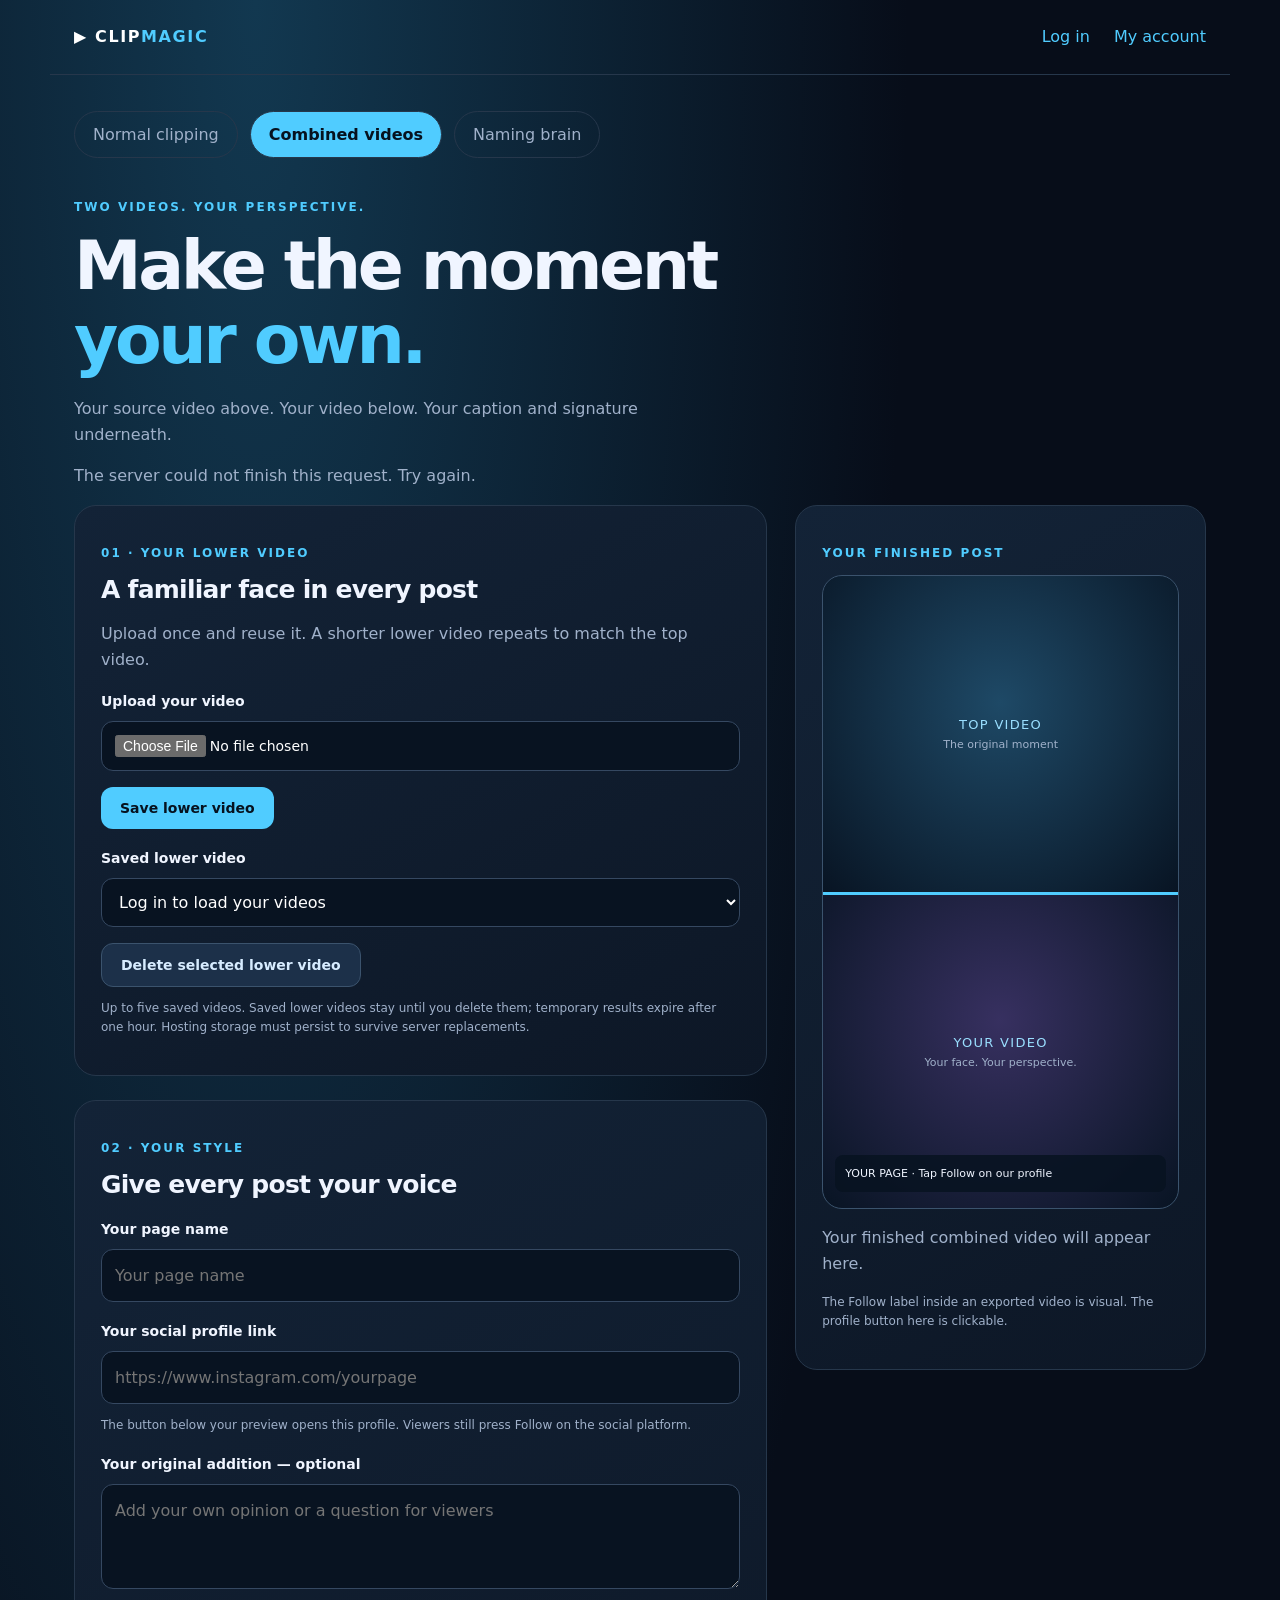
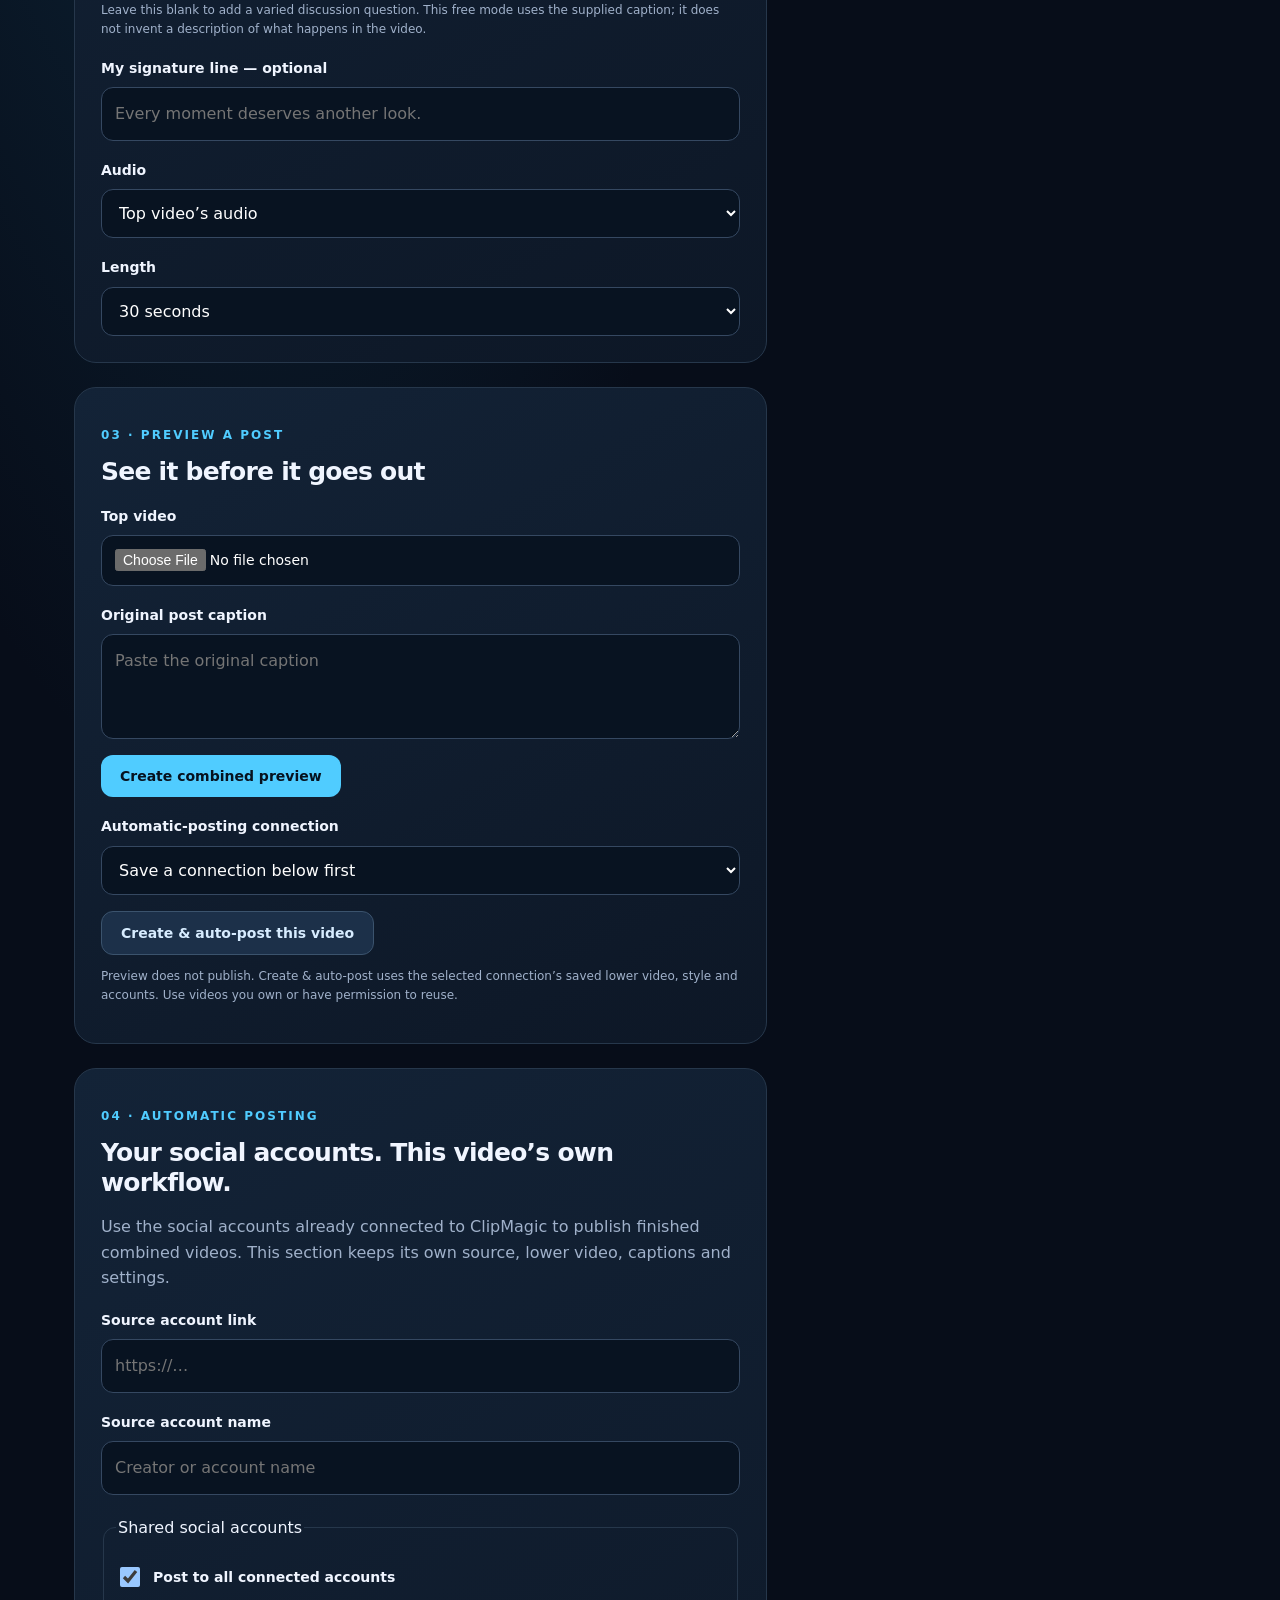
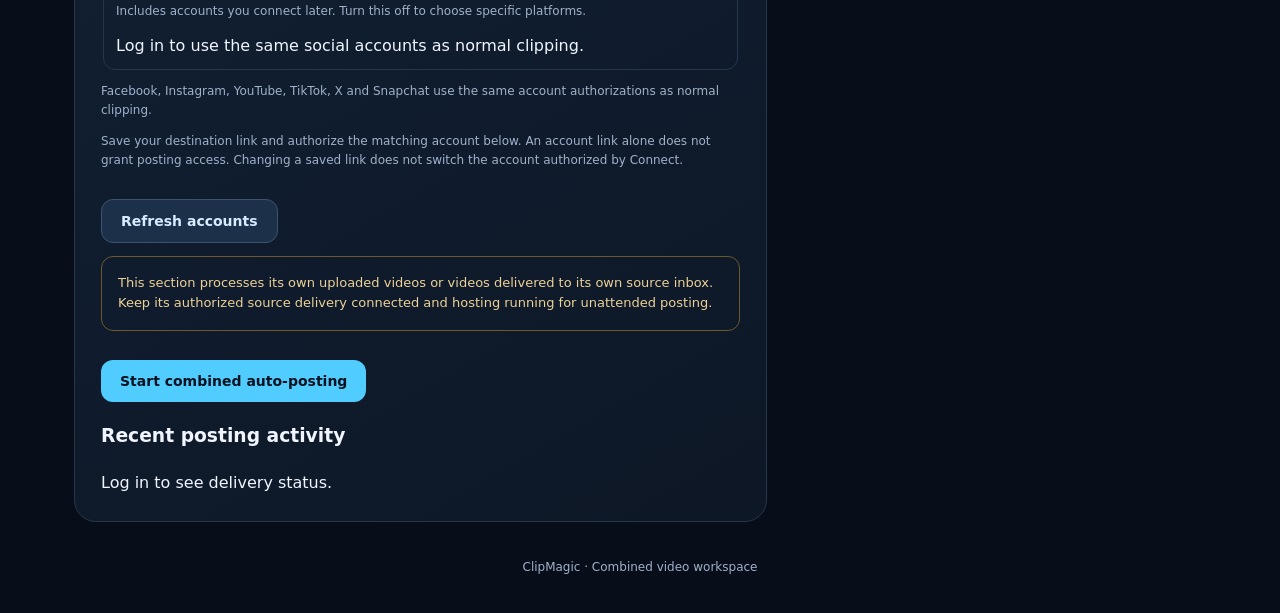
==== commit 295965ed: "Use lightweight teachable naming without AI models Replace runtime model downloads with caption-base" ====
--- a/combined.html
+++ b/combined.html
@@ -1,6 +1,6 @@
 <!doctype html><html lang="en"><head><meta charset="utf-8"><meta name="viewport" content="width=device-width,initial-scale=1"><title>Combined videos · ClipMagic</title><link rel="stylesheet" href="/combined.css?v=3"></head><body>
 <header><a class="brand" href="/">▶ CLIP<span>MAGIC</span></a><a href="/login?next=/combined.html">Log in</a><a href="/my-account">My account</a></header>
-<main><nav aria-label="ClipMagic modes"><a href="/">Normal clipping</a><a class="selected" href="/combined.html" aria-current="page">Combined videos</a><a class="account-link" href="/naming.html">AI titles &amp; tags</a></nav>
+<main><nav aria-label="ClipMagic modes"><a href="/">Normal clipping</a><a class="selected" href="/combined.html" aria-current="page">Combined videos</a><a class="account-link" href="/naming.html">Naming brain</a></nav>
 <div class="intro"><p class="eyebrow">TWO VIDEOS. YOUR PERSPECTIVE.</p><h1>Make the moment<br><span>your own.</span></h1><p>Your source video above. Your video below. Your caption and signature underneath.</p></div>
 <p id="accountNotice" role="status">Checking your workspace…</p><div class="layout"><div>
 <section><p class="eyebrow">01 · YOUR LOWER VIDEO</p><h2>A familiar face in every post</h2><p>Upload once and reuse it. A shorter lower video repeats to match the top video.</p><form id="assetForm"><label for="bottomUpload">Upload your video</label><input id="bottomUpload" type="file" accept="video/*" required><button id="uploadBottom">Save lower video</button></form><label for="asset">Saved lower video</label><select id="asset"><option value="">Log in to load your videos</option></select><button class="secondary" id="deleteAsset" type="button">Delete selected lower video</button><p class="small">Up to five saved videos. Saved lower videos stay until you delete them; temporary results expire after one hour. Hosting storage must persist to survive server replacements.</p></section>
